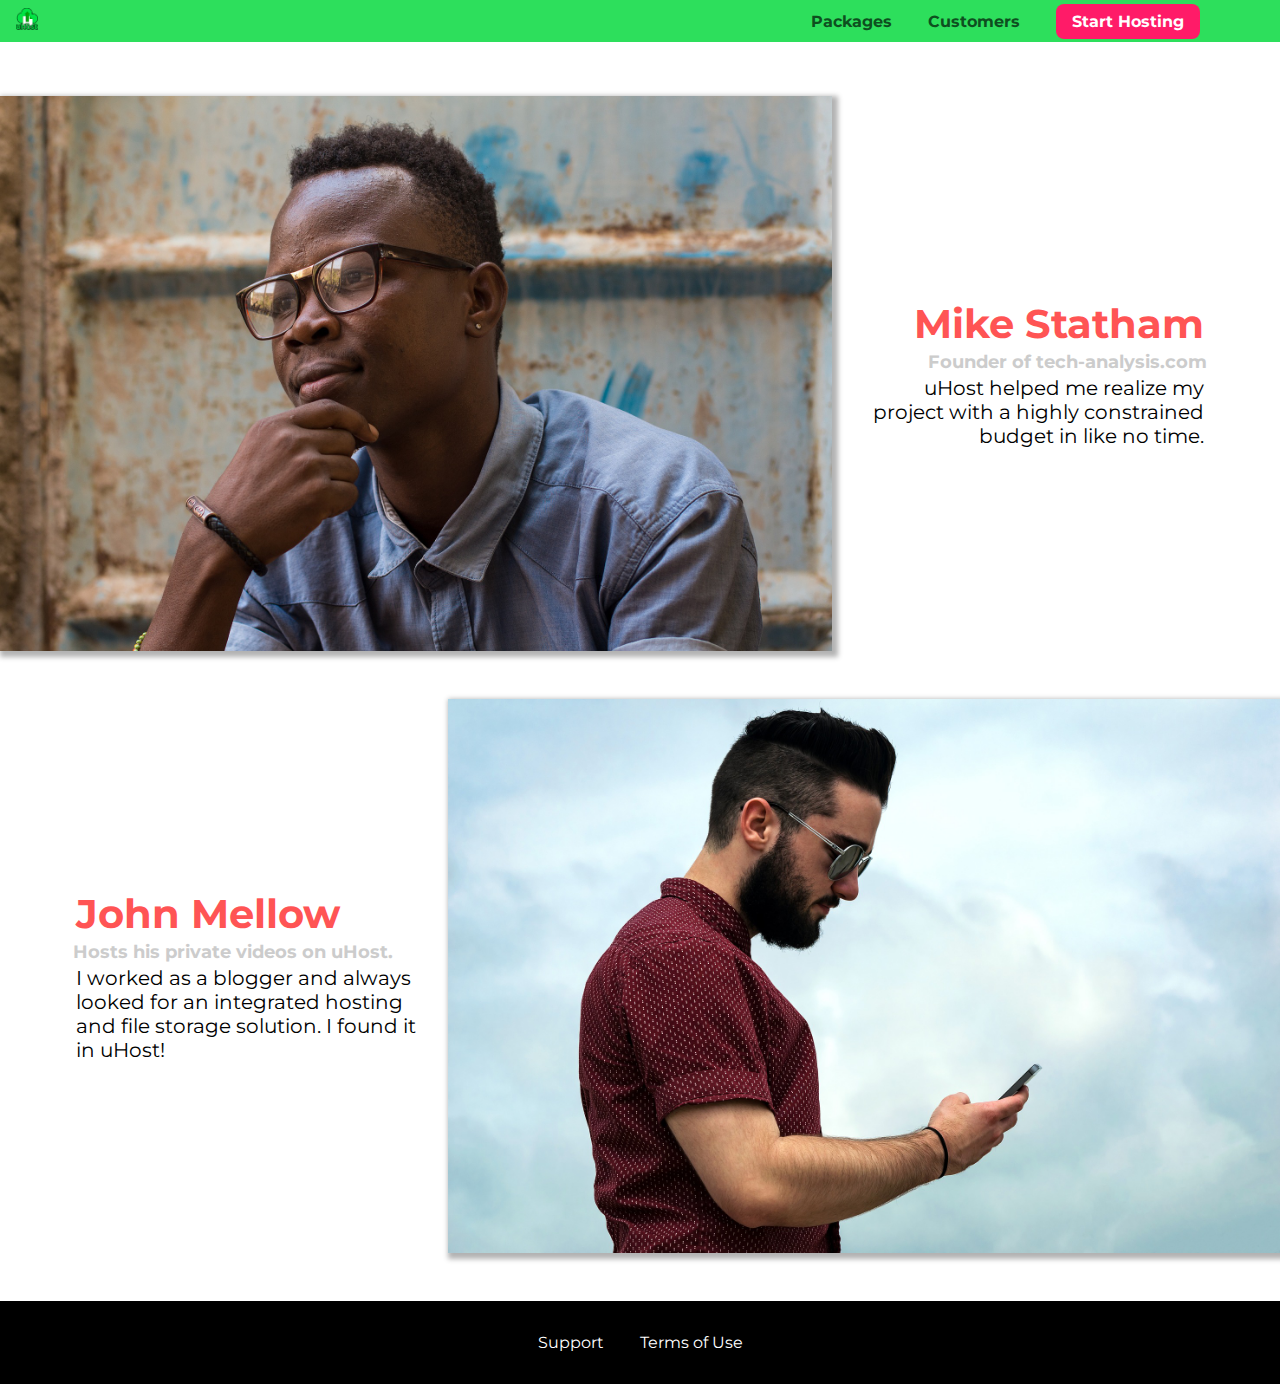
==== practicing_basics/customers/index.html @ aeb56a43 "Added customers page with images and styling" ====
<!DOCTYPE html>
<html lang="en">

<head>
    <meta charset="UTF-8">
    <meta name="viewport" content="width=device-width, initial-scale=1.0">
    <meta http-equiv="X-UA-Compatible" content="ie=edge">
    <title>uHost Customers</title>
    <link rel="shortcut icon" href="../favicon.png">
    <link href="https://fonts.googleapis.com/css?family=Anton|Montserrat:400,700" rel="stylesheet">
    <link rel="stylesheet" href="../shared.css">
    <link rel="stylesheet" href="customers.css">
</head>

<body>
    <header class="main-header">
        <div>
            <a href="../index.html" class="main-header__brand">
                <img src="../images/uhost-icon.png" alt="uHost - Your favorite hosting company">
            </a>
        </div>
        <nav class="main-nav">
            <ul class="main-nav__items">
                <li class="main-nav__item">
                    <a href="../packages/index.html">Packages</a>
                </li>
                <li class="main-nav__item">
                    <a href="../customers/index.html">Customers</a>
                </li>
                <li class="main-nav__item main-nav__item--cta">
                    <a href="../start-hosting/index.html">Start Hosting</a>
                </li>
            </ul>
        </nav>
    </header>
    <main>
        <div>
            <div class="testimonial" id="customer-1">
                <div class="testimonial__image-container">
                    <img src="../images/customer-1.jpg" alt="Mike Statham - Customer" class="testimonial__image">
                </div>
                <div class="testimonial__info">
                    <h1 class="testimonial__name">Mike Statham</h1>
                    <h2 class="testimonial__subtitle">Founder of
                        <a href="tech-analysis.com">tech-analysis.com</a>
                    </h2>
                    <p class="testimonial__text">uHost helped me realize my project with a highly constrained budget in like no time.</p>
                </div>
            </div>
            <div class="testimonial" id="customer-2">

                <div class="testimonial__info">
                    <h1 class="testimonial__name">John Mellow</h1>
                    <h2 class="testimonial__subtitle">Hosts his private videos on uHost.
                    </h2>
                    <p class="testimonial__text">I worked as a blogger and always looked for an integrated hosting and file storage solution. I found
                        it in uHost!
                    </p>
                </div>
                <div class="testimonial__image-container">
                    <img src="../images/customer-2.jpg" alt="John Mellow - Customer" class="testimonial__image">
                </div>
            </div>
        </div>
    </main>
    <footer class="main-footer">
        <nav>
            <ul class="main-footer__links">
                <li class="main-footer__link">
                    <a href="#">Support</a>
                </li>
                <li class="main-footer__link">
                    <a href="#">Terms of Use</a>
                </li>
            </ul>
        </nav>
    </footer>
</body>

</html>
---- practicing_basics/shared.css ----
* {
    box-sizing: border-box;
}

body {
    font-family: 'Montserrat', sans-serif;
    margin: 0;
}

.main-header {
    width: 100%;
    position: fixed;
    background: #2ddf5c;
    padding: 8px 16px;
    top: 0;
    left: 0;
    z-index: 1;
}

.main-header > div {
    display: inline-block;
    vertical-align: middle;
}

.main-header__brand {
    display: inline-block;
    color: #0e4f1f;
    text-decoration: none;
    font-weight: bold;
    font-size: 22px;
    height: 22px;
}

.main-header__brand img {
    height: 100%;
}

.main-nav {
    display: inline-block;
    text-align: right;
    width: calc(100% - 74px);
    vertical-align: middle;
}

.main-nav__items {
    margin: 0;
    padding: 0;
    list-style: none;
}

.main-nav__item {
    display: inline-block;
    margin: 0 16px;
}

.main-nav__item a {
    text-decoration: none;
    color: #0e4f1f;
    font-weight: bold;
    padding: 3px 0;
}

.main-nav__item a:hover,
.main-nav__item a:active {
    color: white;
    border-bottom: 5px solid white;
}

.main-nav__item--cta a {
    color: white;
    background: #ff1b68;
    padding: 8px 16px;
    border-radius: 8px;
}

.main-nav__item--cta a:hover,
.main-nav__item--cta a:active {
    color: #ff1b68;
    background: white;
    border: none;
}

.main-footer {
    background: black;
    padding: 32px;
    margin-top: 48px;
}

.main-footer__links {
    list-style: none;
    margin: 0;
    padding: 0;
    text-align: center;
}

.main-footer__link {
    display: inline-block;
    margin: 0 16px;
}

.main-footer__link a {
    color: white;
    text-decoration: none;
}

.main-footer__link a:hover,
.main-footer__link a:active {
    color: gray;
}

.button {
    background: #0e4f1f;
    color: white;
    font: inherit;
    border: 1.5px solid #0e4f1f;
    padding: 8px;
    border-radius: 8px;
    font-weight: bold;
    cursor: pointer;
}

.button:hover,
.button:active {
    background: white;
    color: #0e4f1f;
}

.button:focus {
    outline: none;
}
---- practicing_basics/customers/customers.css ----
.testimonial {
    font-size: 20px;
    margin: 48px 0;
}

.testimonial__list {
    width: 80%;
    margin: auto;
}

.testimonial:first-of-type {
    margin-top: 96px;
}

.testimonial__image-container {
    width: 65%;
    display: inline-block;
    vertical-align: middle;
    box-shadow: 3px 3px 5px 3px rgba(0, 0, 0, 0.3);
}

.testimonial__image {
    width: 100%;
    vertical-align: top;
}

.testimonial__info {
    text-align: right;
    padding: 14px;
    display: inline-block;
    vertical-align: middle;
    width: 30%;
}

#customer-2.testimonial {
    text-align: right;
}

#customer-2 .testimonial__info {
    text-align: left;
}

.testimonial__name {
    margin: 3px;
    color: #ff5454;
}

.testimonial__subtitle {
    margin: 0;
    font-size: 18px;
    color: #ccc;
}

.testimonial__subtitle a {
    color: inherit;
    text-decoration: none;
}

.testimonial__subtitle a:hover,
.testimonial__subtitle a:active {
    color: #7a7a7a;
}

.testimonial__text {
    margin: 3px;
}
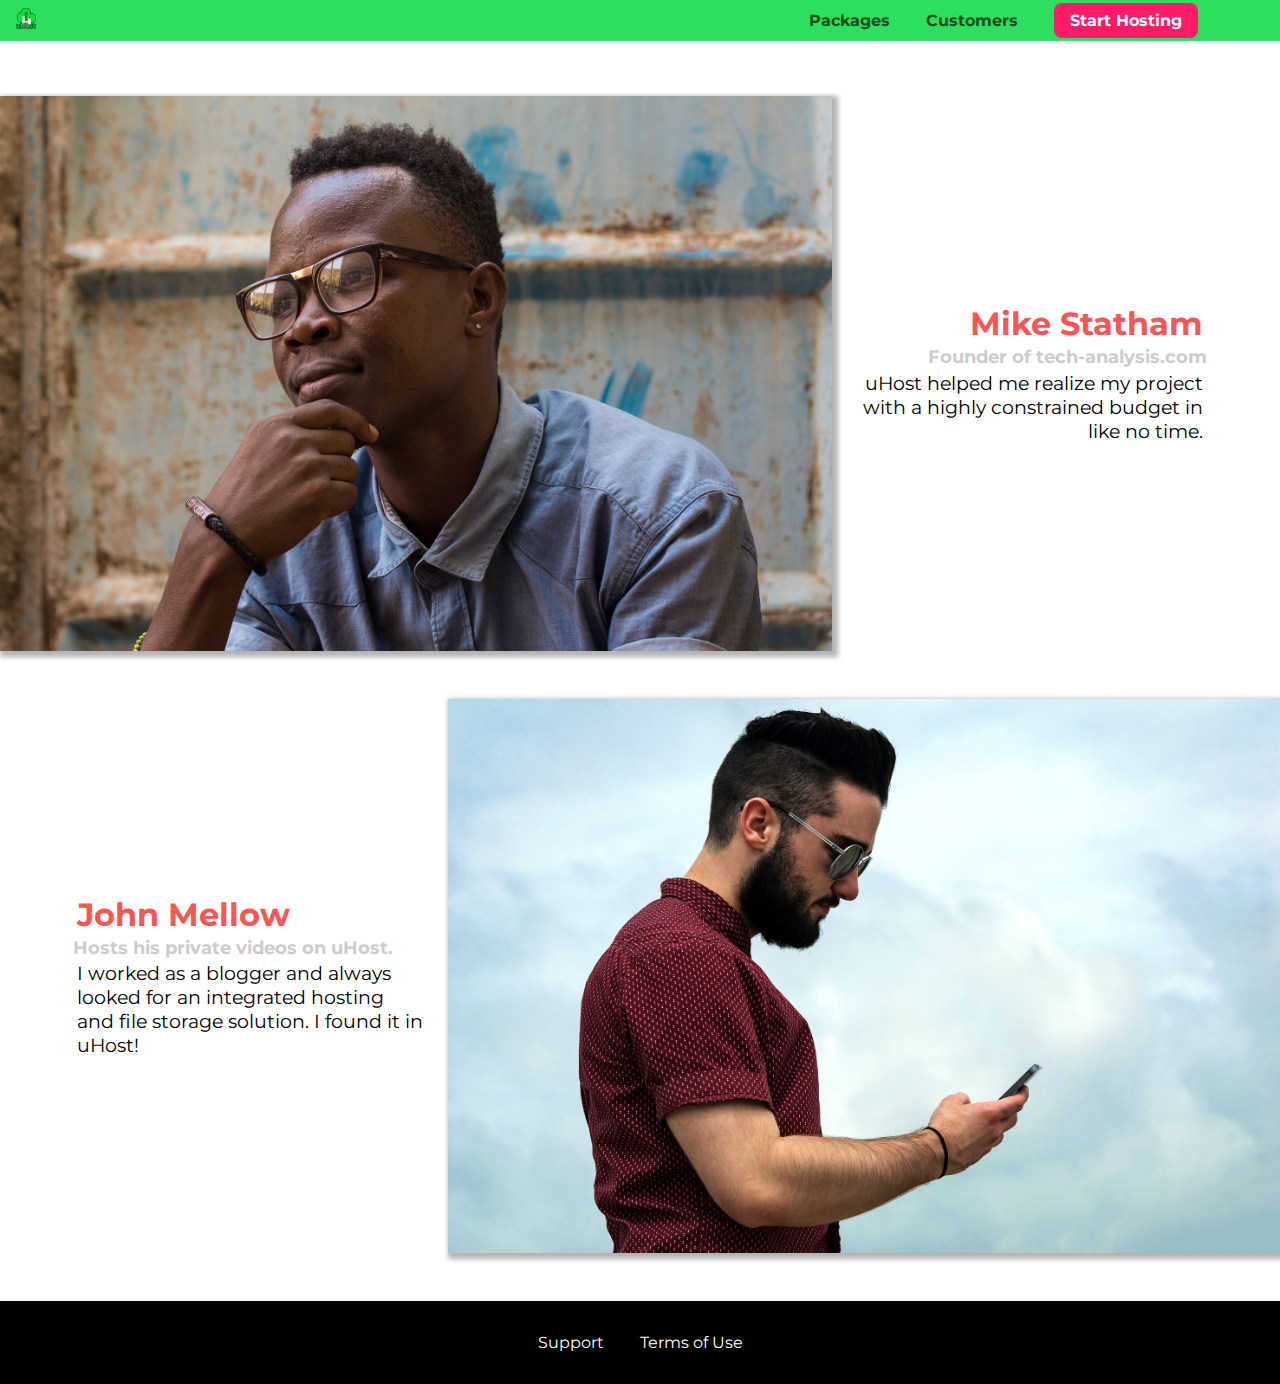
==== commit a2cfb299: "Added backdrop on all pages and chaged px with rem in all css files" ====
--- a/practicing_basics/customers/index.html
+++ b/practicing_basics/customers/index.html
@@ -13,6 +13,7 @@
 </head>
 
 <body>
+    <div class="backdrop"></div>
     <header class="main-header">
         <div>
             <a href="../index.html" class="main-header__brand">
--- a/practicing_basics/shared.css
+++ b/practicing_basics/shared.css
@@ -7,11 +7,22 @@
     margin: 0;
 }
 
+.backdrop {
+    position: absolute;
+    display: none;
+    z-index: 100;
+    width: 100%;
+    top: 0;
+    left: 0;
+    height: 100%;
+    background:  rgba(0, 0, 0, 0.5);
+}
+
 .main-header {
     width: 100%;
     position: fixed;
     background: #2ddf5c;
-    padding: 8px 16px;
+    padding: 0.5rem 1rem;
     top: 0;
     left: 0;
     z-index: 1;
@@ -27,8 +38,8 @@
     color: #0e4f1f;
     text-decoration: none;
     font-weight: bold;
-    font-size: 22px;
-    height: 22px;
+    font-size: 1.3rem;
+    height: 1.3rem;
 }
 
 .main-header__brand img {
@@ -50,14 +61,14 @@
 
 .main-nav__item {
     display: inline-block;
-    margin: 0 16px;
+    margin: 0 1rem;
 }
 
 .main-nav__item a {
     text-decoration: none;
     color: #0e4f1f;
     font-weight: bold;
-    padding: 3px 0;
+    padding: 0.2rem 0;
 }
 
 .main-nav__item a:hover,
@@ -69,8 +80,8 @@
 .main-nav__item--cta a {
     color: white;
     background: #ff1b68;
-    padding: 8px 16px;
-    border-radius: 8px;
+    padding: 0.5rem 1rem;
+    border-radius: 0.5rem;
 }
 
 .main-nav__item--cta a:hover,
@@ -82,8 +93,8 @@
 
 .main-footer {
     background: black;
-    padding: 32px;
-    margin-top: 48px;
+    padding: 2rem;
+    margin-top: 3rem;
 }
 
 .main-footer__links {
@@ -95,7 +106,7 @@
 
 .main-footer__link {
     display: inline-block;
-    margin: 0 16px;
+    margin: 0 1rem;
 }
 
 .main-footer__link a {
@@ -113,8 +124,8 @@
     color: white;
     font: inherit;
     border: 1.5px solid #0e4f1f;
-    padding: 8px;
-    border-radius: 8px;
+    padding: 0.5rem;
+    border-radius: 0.5rem;
     font-weight: bold;
     cursor: pointer;
 }
--- a/practicing_basics/customers/customers.css
+++ b/practicing_basics/customers/customers.css
@@ -1,6 +1,6 @@
 .testimonial {
-    font-size: 20px;
-    margin: 48px 0;
+    font-size: 1.2rem;
+    margin: 3rem 0;
 }
 
 .testimonial__list {
@@ -9,7 +9,7 @@
 }
 
 .testimonial:first-of-type {
-    margin-top: 96px;
+    margin-top: 6rem;
 }
 
 .testimonial__image-container {
@@ -26,7 +26,7 @@
 
 .testimonial__info {
     text-align: right;
-    padding: 14px;
+    padding: 0.9rem;
     display: inline-block;
     vertical-align: middle;
     width: 30%;
@@ -41,13 +41,14 @@
 }
 
 .testimonial__name {
-    margin: 3px;
+    margin: 0.2rem;
     color: #ff5454;
+    font-size: 2rem;
 }
 
 .testimonial__subtitle {
     margin: 0;
-    font-size: 18px;
+    font-size: 1.1rem;
     color: #ccc;
 }
 
@@ -62,5 +63,5 @@
 }
 
 .testimonial__text {
-    margin: 3px;
+    margin: 0.2rem;
 }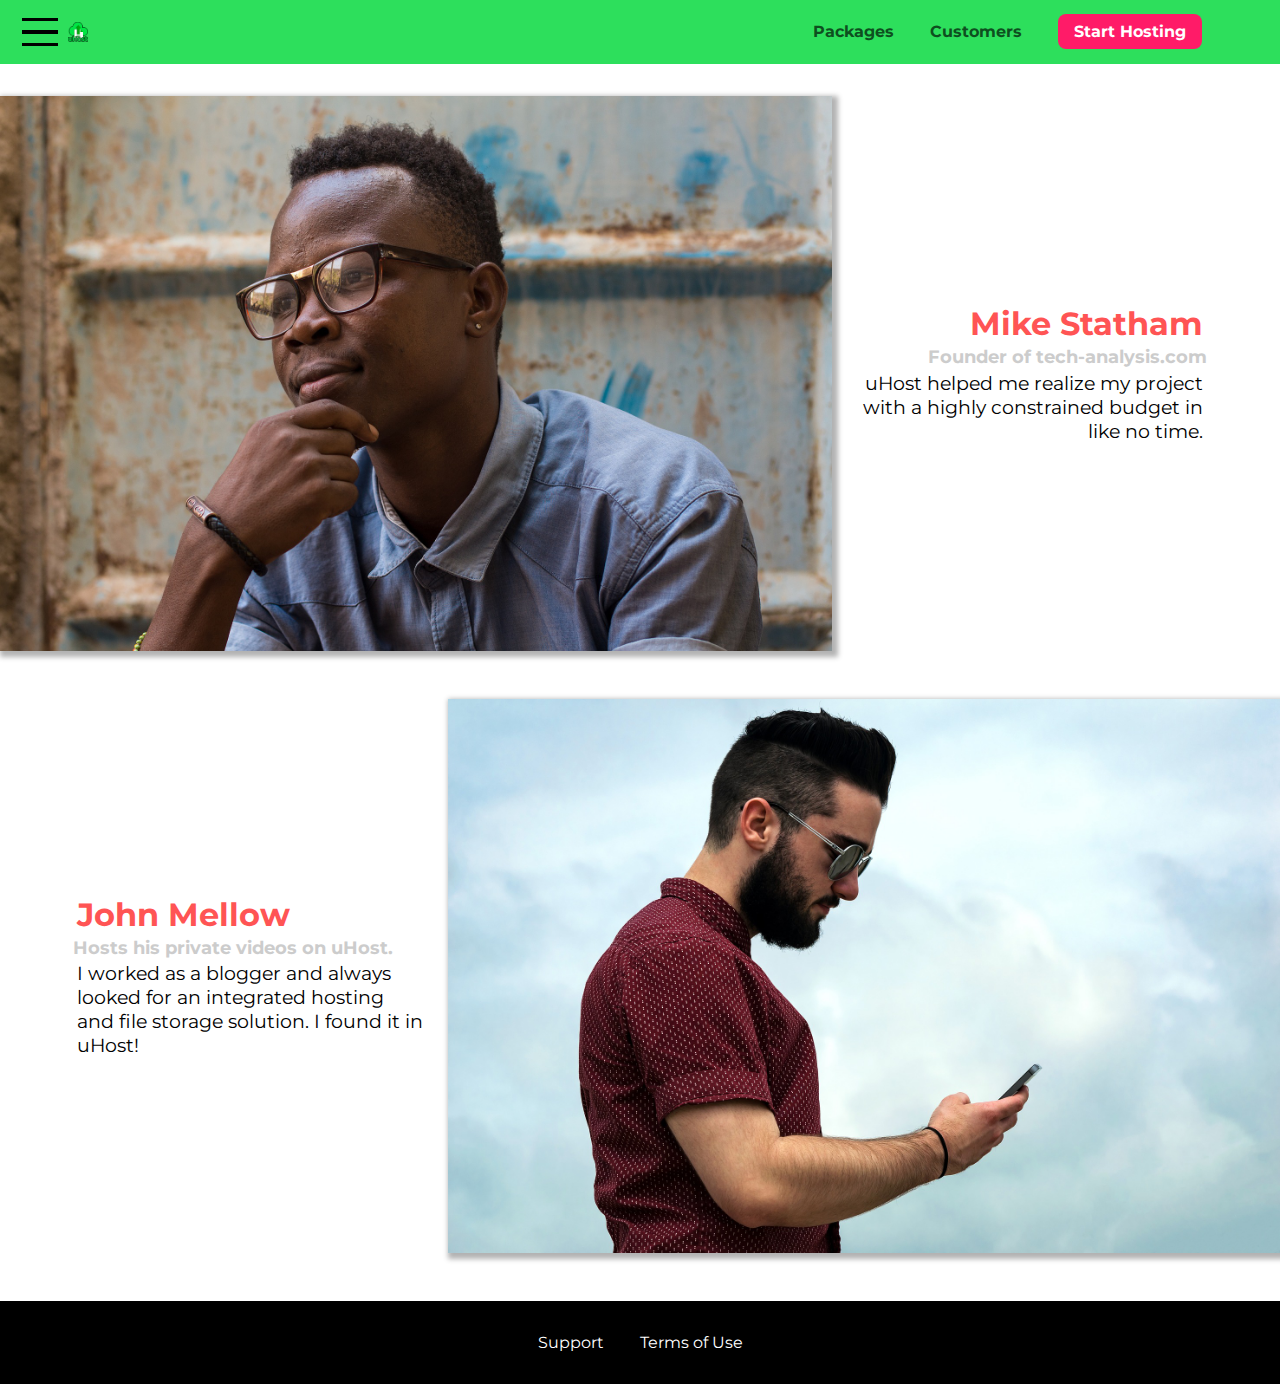
==== commit 9817cbce: "Added mobile nav to all pages" ====
--- a/practicing_basics/customers/index.html
+++ b/practicing_basics/customers/index.html
@@ -16,6 +16,11 @@
     <div class="backdrop"></div>
     <header class="main-header">
         <div>
+            <button class="toggle-button">
+                <span class="toggle-button__bar"></span>
+                <span class="toggle-button__bar"></span>
+                <span class="toggle-button__bar"></span>
+            </button>
             <a href="../index.html" class="main-header__brand">
                 <img src="../images/uhost-icon.png" alt="uHost - Your favorite hosting company">
             </a>
@@ -34,6 +39,19 @@
             </ul>
         </nav>
     </header>
+    <nav class="mobile-nav">
+        <ul class="mobile-nav__items">
+            <li class="mobile-nav__item">
+                <a href="../packages/index.html">Packages</a>
+            </li>
+            <li class="mobile-nav__item">
+                <a href="index.html">Customers</a>
+            </li>
+            <li class="mobile-nav__item mobile-nav__item--cta">
+                <a href="../start-hosting/index.html">Start Hosting</a>
+            </li>
+        </ul>
+    </nav>
     <main>
         <div>
             <div class="testimonial" id="customer-1">
@@ -76,6 +94,7 @@
             </ul>
         </nav>
     </footer>
+    <script src="../shared.js"></script>
 </body>
 
 </html>--- a/practicing_basics/shared.css
+++ b/practicing_basics/shared.css
@@ -8,14 +8,14 @@
 }
 
 .backdrop {
-    position: absolute;
+    position: fixed;
     display: none;
     z-index: 100;
-    width: 100%;
+    width: 100vw;
+    height: 100vh;
     top: 0;
     left: 0;
-    height: 100%;
-    background:  rgba(0, 0, 0, 0.5);
+    background: rgba(0, 0, 0, 0.5);
 }
 
 .main-header {
@@ -28,10 +28,33 @@
     z-index: 1;
 }
 
-.main-header > div {
-    display: inline-block;
-    vertical-align: middle;
-}
+.main-header>div {
+    display: inline-block;
+    vertical-align: middle;
+}
+
+.toggle-button {
+    width: 3rem;
+    background: transparent;
+    border: none;
+    cursor: pointer;
+    padding-top: 0;
+    padding-bottom: 0;
+    vertical-align: middle;
+}
+
+.toggle-button:focus {
+    outline: none;
+}
+
+.toggle-button__bar {
+    width: 100%;
+    height: 0.2rem;
+    background: black;
+    display: block;
+    margin: 0.6rem 0;
+}
+
 
 .main-header__brand {
     display: inline-block;
@@ -40,6 +63,7 @@
     font-weight: bold;
     font-size: 1.3rem;
     height: 1.3rem;
+    vertical-align: middle;
 }
 
 .main-header__brand img {
@@ -49,7 +73,7 @@
 .main-nav {
     display: inline-block;
     text-align: right;
-    width: calc(100% - 74px);
+    width: calc(100% - 122px);
     vertical-align: middle;
 }
 
@@ -64,7 +88,8 @@
     margin: 0 1rem;
 }
 
-.main-nav__item a {
+.main-nav__item a,
+.mobile-nav__item a {
     text-decoration: none;
     color: #0e4f1f;
     font-weight: bold;
@@ -77,7 +102,8 @@
     border-bottom: 5px solid white;
 }
 
-.main-nav__item--cta a {
+.main-nav__item--cta a,
+.mobile-nav__item--cta a {
     color: white;
     background: #ff1b68;
     padding: 0.5rem 1rem;
@@ -85,7 +111,9 @@
 }
 
 .main-nav__item--cta a:hover,
-.main-nav__item--cta a:active {
+.main-nav__item--cta a:active,
+.mobile-nav__item--cta a:hover,
+.mobile-nav__item--cta a:active {
     color: #ff1b68;
     background: white;
     border: none;
@@ -117,6 +145,34 @@
 .main-footer__link a:hover,
 .main-footer__link a:active {
     color: gray;
+}
+
+.mobile-nav {
+    display: none;
+    position: fixed;
+    z-index: 101;
+    top: 0;
+    left: 0;
+    background: white;
+    width: 80%;
+    height: 100vh;
+}
+
+.mobile-nav__items {
+    width: 90%;
+    height: 100%;
+    list-style: none;
+    margin: 10% auto;
+    padding: 0;
+    text-align: center;
+}
+
+.mobile-nav__item {
+    margin: 1rem 0;
+}
+
+.mobile-nav__item a {
+    font-size: 1.5rem;
 }
 
 .button {
@@ -138,4 +194,8 @@
 
 .button:focus {
     outline: none;
+}
+
+.open {
+    display: block !important; 
 }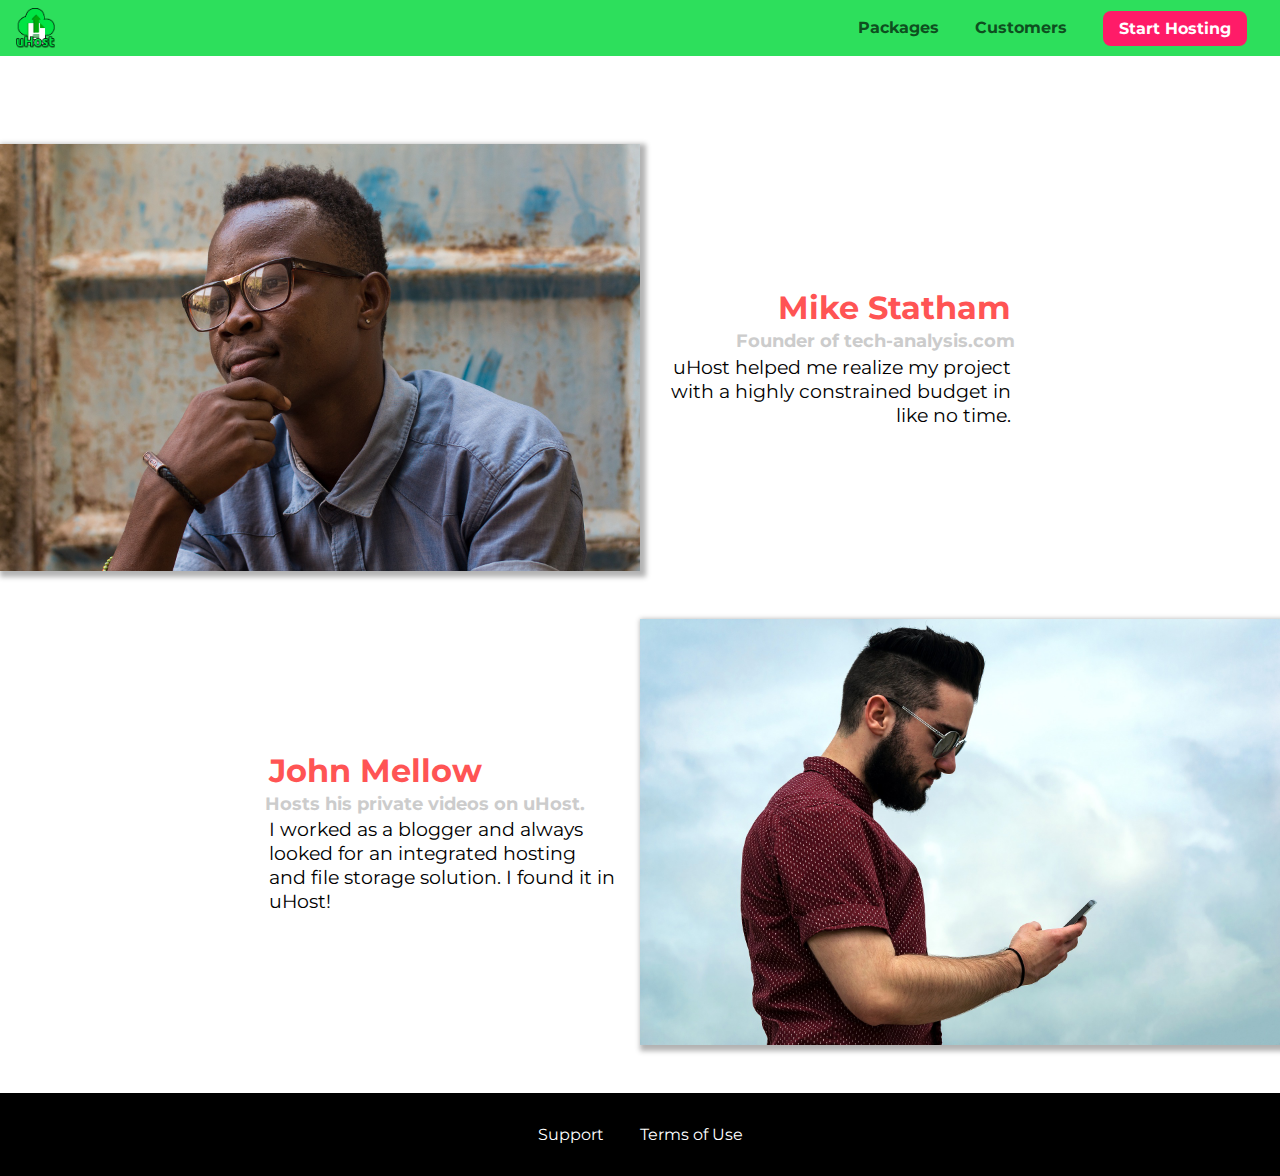
==== commit aef3389d: "Added font familes into shared.css file" ====
--- a/practicing_basics/customers/index.html
+++ b/practicing_basics/customers/index.html
@@ -3,11 +3,10 @@
 
 <head>
     <meta charset="UTF-8">
+    <meta http-equiv="X-UA-Compatible" content="ie=edge">
     <meta name="viewport" content="width=device-width, initial-scale=1.0">
-    <meta http-equiv="X-UA-Compatible" content="ie=edge">
     <title>uHost Customers</title>
     <link rel="shortcut icon" href="../favicon.png">
-    <link href="https://fonts.googleapis.com/css?family=Anton|Montserrat:400,700" rel="stylesheet">
     <link rel="stylesheet" href="../shared.css">
     <link rel="stylesheet" href="customers.css">
 </head>
--- a/practicing_basics/shared.css
+++ b/practicing_basics/shared.css
@@ -1,3 +1,7 @@
+@import url('https://fonts.googleapis.com/css?family=Roboto');
+@import url('https://fonts.googleapis.com/css?family=Anton');
+@import url('https://fonts.googleapis.com/css?family=Montserrat:400,700');
+
 * {
     box-sizing: border-box;
 }
@@ -5,6 +9,11 @@
 body {
     font-family: 'Montserrat', sans-serif;
     margin: 0;
+}
+
+main {
+    min-height: calc(100vh - 3.5rem - 8rem);
+    margin-top: 3.5rem;
 }
 
 .backdrop {
@@ -61,8 +70,7 @@
     color: #0e4f1f;
     text-decoration: none;
     font-weight: bold;
-    font-size: 1.3rem;
-    height: 1.3rem;
+    height: 2.5rem;
     vertical-align: middle;
 }
 
@@ -71,10 +79,7 @@
 }
 
 .main-nav {
-    display: inline-block;
-    text-align: right;
-    width: calc(100% - 122px);
-    vertical-align: middle;
+    display: none;
 }
 
 .main-nav__items {
@@ -133,8 +138,8 @@
 }
 
 .main-footer__link {
-    display: inline-block;
-    margin: 0 1rem;
+    display: block;
+    margin: 1rem 0;
 }
 
 .main-footer__link a {
@@ -196,6 +201,31 @@
     outline: none;
 }
 
+.button[disabled] {
+    cursor: not-allowed;
+    border: #a1a1a1;
+    background: #ccc;
+    color: #a1a1a1;
+}
+
 .open {
     display: block !important; 
+}
+
+@media (min-width: 40rem) {
+    .toggle-button {
+        display: none;
+    }
+
+    .main-nav {
+        display: inline-block;
+        text-align: right;
+        width: calc(100% - 44px);
+        vertical-align: middle;
+    }
+
+    .main-footer__link {
+        display: inline-block;
+        margin: 0 1rem;
+    }
 }--- a/practicing_basics/customers/customers.css
+++ b/practicing_basics/customers/customers.css
@@ -1,21 +1,14 @@
+main {
+    padding-top: 2.5rem;
+}
+
 .testimonial {
     font-size: 1.2rem;
-    margin: 3rem 0;
-}
-
-.testimonial__list {
-    width: 80%;
-    margin: auto;
-}
-
-.testimonial:first-of-type {
-    margin-top: 6rem;
 }
 
 .testimonial__image-container {
-    width: 65%;
-    display: inline-block;
-    vertical-align: middle;
+    width: 100%;
+    max-width: 40rem;
     box-shadow: 3px 3px 5px 3px rgba(0, 0, 0, 0.3);
 }
 
@@ -27,9 +20,6 @@
 .testimonial__info {
     text-align: right;
     padding: 0.9rem;
-    display: inline-block;
-    vertical-align: middle;
-    width: 30%;
 }
 
 #customer-2.testimonial {
@@ -64,4 +54,29 @@
 
 .testimonial__text {
     margin: 0.2rem;
+}
+
+@media (min-width: 40rem) {
+    .testimonial {
+        margin: 3rem auto;
+        max-width: 1500px;
+    }
+
+    .testimonial__image-container {
+        display: inline-block;
+        vertical-align: middle;
+        width: 66%;
+    }
+
+    .testimonial__list {
+        width: 80%;
+        margin: auto;
+    }
+    
+    .testimonial__info {
+        display: inline-block;
+        vertical-align: middle;
+        width: 30%;
+    }
+    
 }